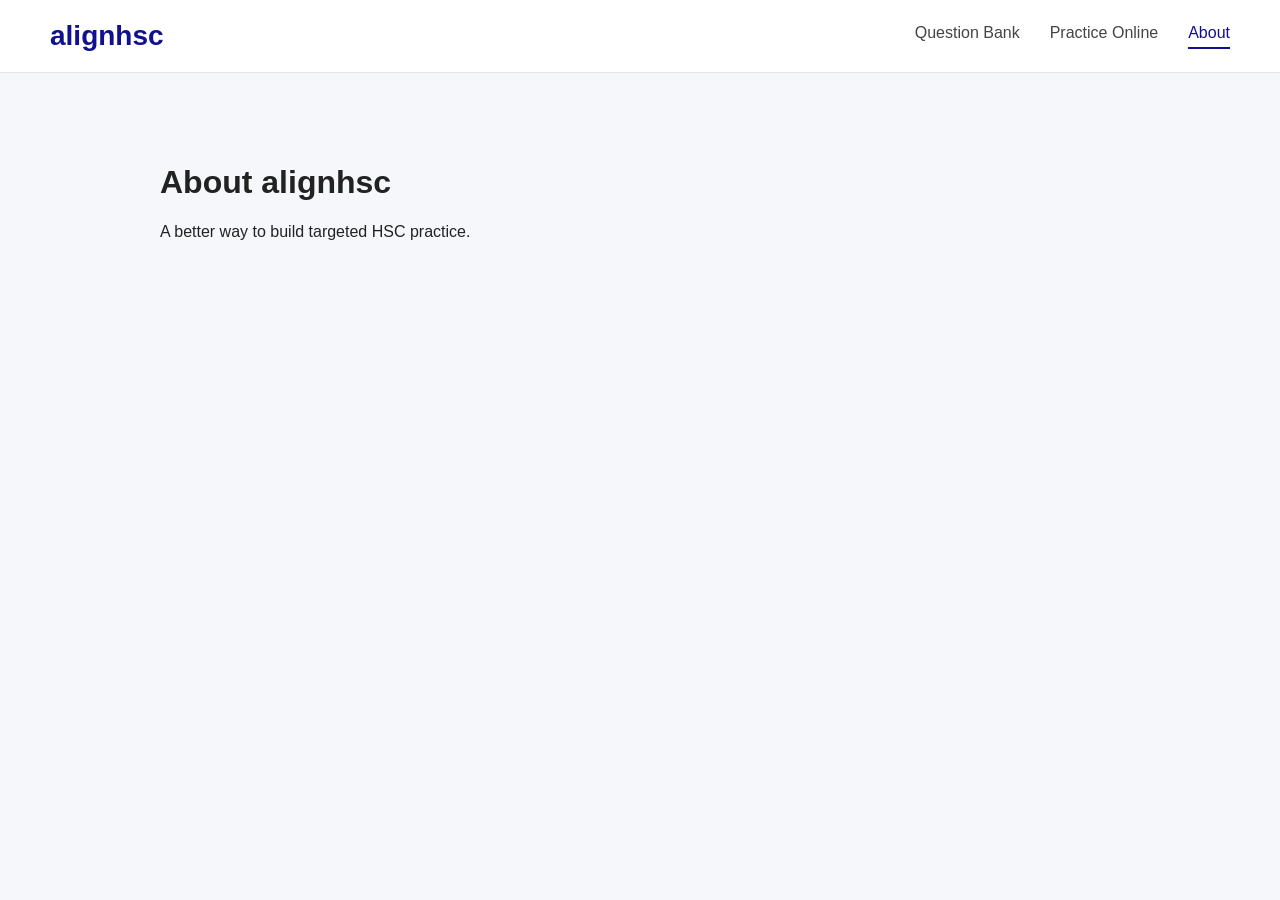
==== about.html @ d6fdb447 "finalised v1 of the printable pdf section" ====
<!DOCTYPE html>
<html lang="en">
<head>
    <meta charset="UTF-8">
    <meta name="viewport" content="width=device-width, initial-scale=1.0">
    <title>About | alignhsc</title>
    <link rel="stylesheet" href="style.css">

</head>

<body>
    <header class="site-header">
        <a href="index.html" class="brand">alignhsc</a>
        <nav class="main-nav">
            <a href="index.html" class="nav-link">Question Bank</a>
            <a href="online-practice.html" class="nav-link">Practice Online</a>
            <a href="about.html" class="nav-link active">About</a>
        </nav>
    </header>
    
    <main class="page-main">
        <h1>About alignhsc</h1>
        <p>A better way to build targeted HSC practice.</p>
    </main>

</body>
</html>
---- style.css ----
* {
    box-sizing: border-box;
}

body {
    margin: 0;
    font-family: Arial, sans-serif;
    background: #f6f7fb;
    color: #222;
}


/* Site header */

.site-header {
    display: flex;
    justify-content: space-between;
    align-items: center;
    width: 100%;
    padding: 20px 50px;
    background: white;
    border-bottom: 1px solid #e5e5e5;
}

.brand {
    color: #11118f;
    font-size: 28px;
    font-weight: 700;
    text-decoration: none;
}

.main-nav {
    display: flex;
    gap: 30px;
}

.nav-link {
    color: #444;
    font-size: 16px;
    padding-bottom: 5px;
    text-decoration: none;
}

.nav-link:hover {
    color: #11118f;
}

.nav-link.active {
    color: #11118f;
    border-bottom: 2px solid #11118f;
}


/* Subject selection */

.home-main, .page-main {
    width: 90%;
    max-width: 1000px;
    margin: 0 auto;
    padding: 70px 20px;
}

.subject-selection h1 {
    text-align: center;
    margin-bottom: 35px;
}

.subject-grid {
    display: flex;
    justify-content: center;
}

.subject-card {
    display: flex;
    flex-direction: column;
    align-items: center;
    justify-content: center;
    width: 420px;
    min-height: 140px;
    padding: 30px;
    border: 3px solid #222;
    border-radius: 16px;
    text-align: center;
    text-decoration: none;
    transition: transform 0.2s ease, box-shadow 0.2s ease;
}

.subject-card:hover {
    transform: translateY(-4px);
    box-shadow: 0 8px 20px rgba(0, 0, 0, 0.12);
}

.maths-advanced-card {
    background: #fde8e8;
    color: #12128f;
}

.subject-name {
    font-size: 28px;
    font-weight: bold;
}

.subject-level {
    margin-top: 10px;
    font-size: 16px;
    opacity: 0.7;
}


/* Question bank layout */

.question-bank-main {
    width: 92%;
    max-width: 1200px;
    margin: 0 auto;
    padding: 40px 24px;
}

.course-heading {
    margin-bottom: 35px;
}

.course-heading h1 {
    margin-bottom: 5px;
}

.course-subtitle {
    color: #666;
}

.back-link {
    color: #555;
    font-size: 14px;
    text-decoration: none;
}

.paper-builder {
    display: flex;
    align-items: flex-start;
    gap: 30px;
}

.generator, .advanced-filters {
    background: white;
    padding: 30px;
    border-radius: 15px;
    box-shadow: 0 4px 20px rgba(0, 0, 0, 0.08);
}

.main-filters {
    flex: 1;
    min-width: 0;
}

.advanced-filters {
    width: 370px;
    flex-shrink: 0;
    border: 1px solid #ddd;
}


/* General filters */

.filter-group {
    margin-bottom: 28px;
}

.filter-group > label {
    display: block;
    margin-bottom: 8px;
    font-weight: bold;
}

.filter-help {
    color: #666;
    font-size: 13px;
    margin: 5px 0 12px;
}

.filter-error {
    color: #b42318;
    font-size: 14px;
    margin-top: 8px;
}

select, input[type="number"], input[type="text"] {
    width: 100%;
    padding: 12px;
    background: white;
    border: 1px solid #ccc;
    border-radius: 8px;
    font-size: 15px;
}

input:disabled {
    background: #eee;
    color: #999;
}

.checkboxes {
    display: flex;
    gap: 20px;
    flex-wrap: wrap;
}

.checkboxes label {
    font-weight: normal;
}


/* Paper size */

.paper-size-options {
    display: grid;
    grid-template-columns: 1fr 150px;
    align-items: center;
    gap: 12px 20px;
}

.paper-size-choice {
    display: flex !important;
    align-items: center;
    gap: 8px;
    margin: 0 !important;
    font-weight: normal !important;
}


/* Buttons */

button {
    padding: 12px 20px;
    border: none;
    border-radius: 8px;
    cursor: pointer;
    font-size: 15px;
}

.primary-button, .secondary-button {
    display: block;
    width: 100%;
    margin-top: 12px;
}

.primary-button {
    color: white;
    background: #11118f;
}

.secondary-button {
    background: #eee;
    color: #222;
}


/* Topic and dotpoint tree */

.topic-block {
    padding: 9px 0;
    border-bottom: 1px solid #eee;
}

.topic-row, .topic-row label, .focus-area-row, .dotpoint-row {
    display: flex;
    align-items: center;
    gap: 9px;
}

.topic-row {
    font-weight: 600;
}

.topic-row label, .focus-area-row, .dotpoint-row {
    cursor: pointer;
}

.expand-topic {
    width: 28px;
    height: 28px;
    padding: 0;
    background: #eee;
    border-radius: 5px;
    flex-shrink: 0;
}

.topic-row input, .focus-area-row input, .dotpoint-row input {
    width: auto;
    flex-shrink: 0;
}

.topic-contents {
    margin-left: 38px;
    padding-top: 10px;
}

.focus-area-block {
    margin-bottom: 14px;
}

.focus-area-row {
    font-weight: 500;
}

.dotpoint-container {
    margin: 6px 0 0 27px;
}

.dotpoint-row {
    margin: 7px 0;
    font-weight: normal;
}


/* Advanced filters */

.advanced-header {
    display: flex;
    align-items: center;
    justify-content: space-between;
    margin-bottom: 22px;
}

.advanced-header h2 {
    margin: 0;
}

#closeAdvancedFilters {
    padding: 0;
    background: none;
    font-size: 28px;
    line-height: 1;
}

.year-range {
    display: flex;
    align-items: center;
    gap: 10px;
}

.year-range input {
    flex: 1;
    min-width: 0;
}


/* School search */

.school-filter {
    position: relative;
}

.school-dropdown {
    position: absolute;
    z-index: 20;
    left: 0;
    right: 0;
    max-height: 250px;
    overflow-y: auto;
    margin-top: 4px;
    background: white;
    border: 1px solid #ccc;
    border-radius: 8px;
    box-shadow: 0 8px 20px rgba(0, 0, 0, 0.1);
}

.school-option {
    display: block;
    width: 100%;
    padding: 10px 12px;
    text-align: left;
    background: white;
    border-radius: 0;
}

.school-option:hover, .school-option:focus-visible {
    background: #f2f2f8;
}

.school-no-results {
    padding: 12px;
    color: #777;
    font-size: 14px;
}

.selected-schools {
    display: flex;
    flex-wrap: wrap;
    gap: 7px;
    margin-top: 10px;
}

.school-tag {
    display: flex;
    align-items: center;
    gap: 6px;
    padding: 6px 9px;
    background: #eeeeff;
    border-radius: 20px;
    font-size: 13px;
}

.school-tag button {
    padding: 0;
    background: none;
    font-size: 17px;
    line-height: 1;
}


/* Generated paper */

.paper-buttons {
    display: flex;
    justify-content: flex-end;
    gap: 10px;
    margin: 35px 0 20px;
}

#paper {
    padding: 50px;
    margin-bottom: 60px;
    background: white;
    box-shadow: 0 4px 20px rgba(0, 0, 0, 0.08);
}

.paper-heading {
    text-align: center;
    padding-bottom: 30px;
    border-bottom: 2px solid black;
}

.question {
    margin-top: 40px;
}

.question-header {
    display: flex;
    justify-content: space-between;
    align-items: center;
    break-after: avoid;
}

.working-space {
    height: 130px;
    border-bottom: 1px dotted #aaa;
}

.question-image, .solution-image {
    display: block;
    width: 100%;
    max-width: 750px;
    height: auto;
    margin-top: 15px;
}

.solutions {
    margin-top: 80px;
    break-before: page;
    page-break-before: always;
}

.solution {
    margin-top: 35px;
}

.hidden {
    display: none !important;
}


/* Smaller screens */

@media (max-width: 850px) {
    .site-header {
        flex-direction: column;
        gap: 15px;
        padding: 18px 20px;
    }

    .main-nav {
        gap: 18px;
    }

    .paper-builder {
        flex-direction: column;
    }

    .advanced-filters {
        width: 100%;
    }

    .paper-size-options {
        grid-template-columns: 1fr;
    }
}


/* Print only question paper and solutions */

@media print {
    @page {
        margin: 15mm;
    }

    body {
        background: white;
    }

    .site-header, .course-heading, .paper-builder, .paper-buttons {
        display: none !important;
    }

    .question-bank-main, #paperSection, #paper {
        width: 100%;
        max-width: none;
        margin: 0;
        padding: 0;
        box-shadow: none;
    }

    .question-header {
        break-after: avoid;
    }

    .question-image, .solution-image {
        break-inside: avoid;
        max-width: 100%;
    }

    .solutions {
        margin-top: 0;
        break-before: page;
        page-break-before: always;
    }
}

/* Cross-topic notes */
/* Compact notice that fits its content */
.cross-topic-note {
    display: table;
    width: fit-content;
    max-width: 100%;
    box-sizing: border-box;

    margin: 6px 0 12px;
    padding: 5px 9px;

    background-color: #eef5fc;
    border: 1px solid #d6e6f5;
    border-left: 3px solid #77b2ed;
    border-radius: 5px;

    color: #2887ed;
    font-size: 0.78rem;
    line-height: 1.35;
}


/* Print settings */
/* Hides cross-topic notices from printed papers and PDFs */
@media print {
    .cross-topic-note {
        display: none !important;
    }
}
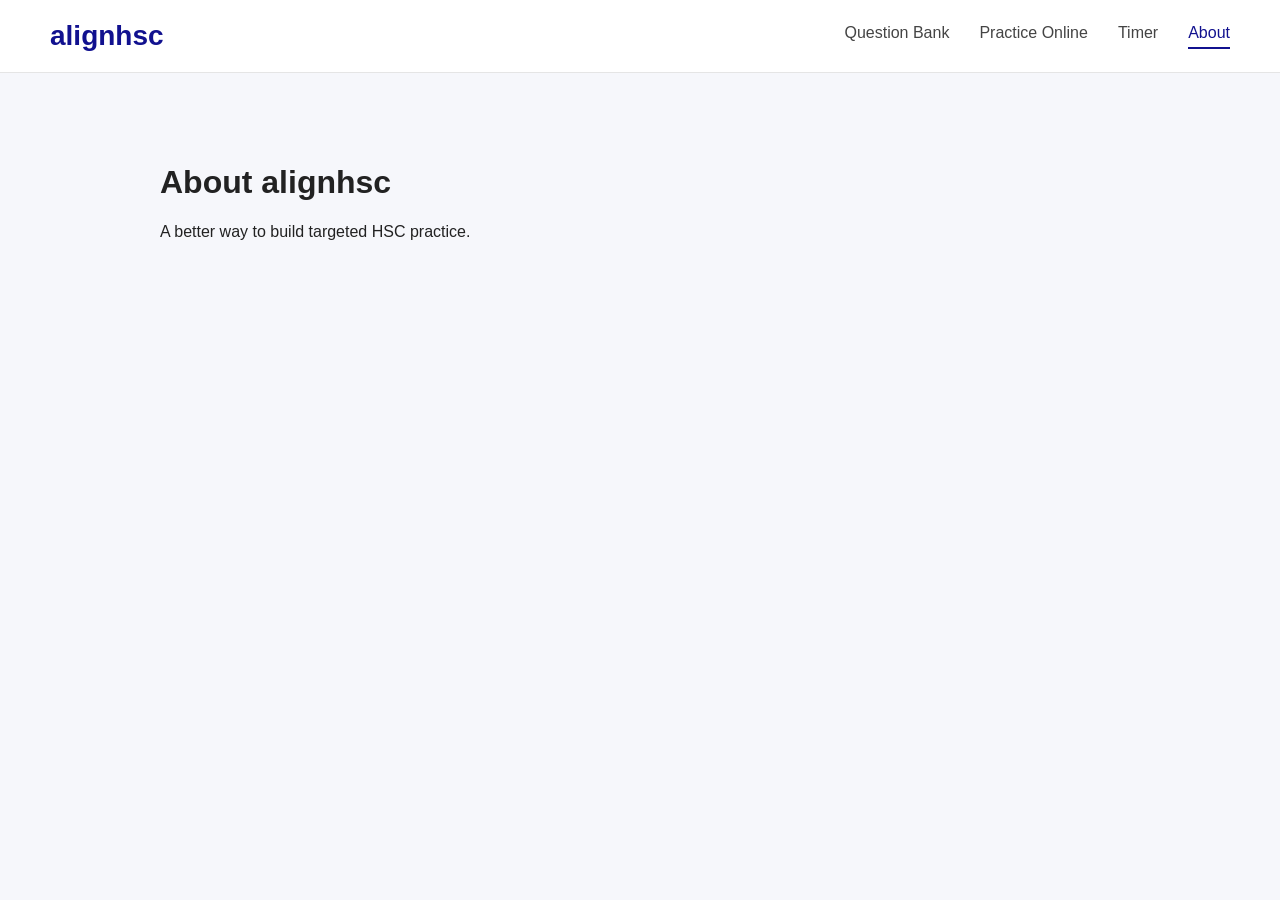
==== commit 60073c72: "Added timer features + fixed formatting of questions" ====
--- a/about.html
+++ b/about.html
@@ -14,6 +14,7 @@
         <nav class="main-nav">
             <a href="index.html" class="nav-link">Question Bank</a>
             <a href="online-practice.html" class="nav-link">Practice Online</a>
+            <a href="timer.html" class="nav-link">Timer</a>
             <a href="about.html" class="nav-link active">About</a>
         </nav>
     </header>
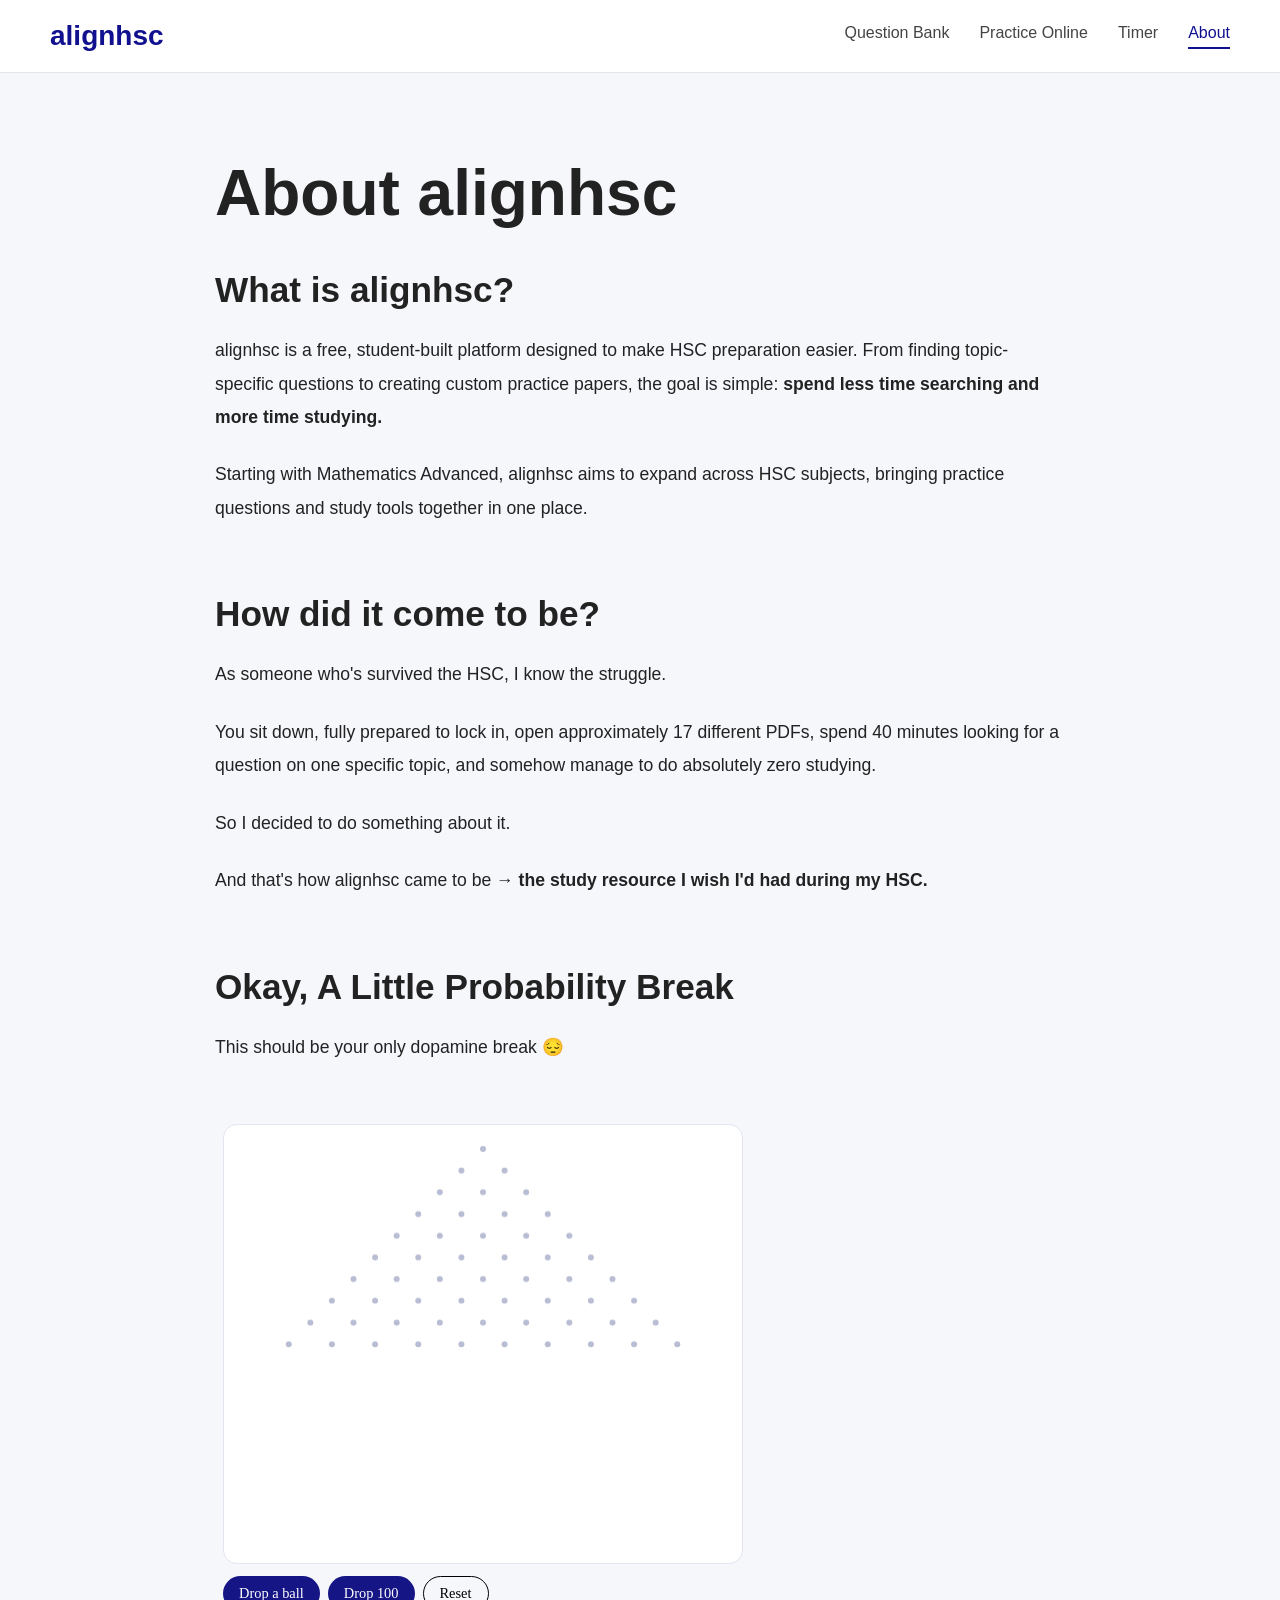
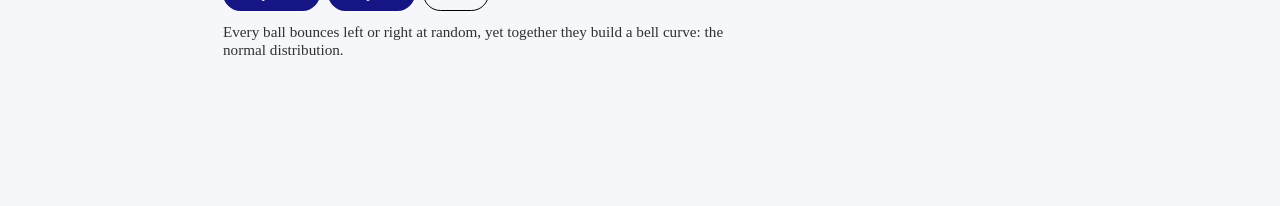
==== commit c04f2aff: "updated about page" ====
--- a/about.html
+++ b/about.html
@@ -7,7 +7,7 @@
     <link rel="stylesheet" href="style.css">
 
 </head>
-
+<script src="script.js" defer></script>
 <body>
     <header class="site-header">
         <a href="index.html" class="brand">alignhsc</a>
@@ -19,10 +19,76 @@
         </nav>
     </header>
     
-    <main class="page-main">
-        <h1>About alignhsc</h1>
-        <p>A better way to build targeted HSC practice.</p>
-    </main>
+    
+<main class="about-page">
+
+  <section class="about-section">
+    <div class="about-container">
+      <h1 class="reveal">About alignhsc</h1>
+
+      <h2 class="reveal">What is alignhsc?</h2>
+
+      <p class="reveal">
+        alignhsc is a free, student-built platform designed to make
+        HSC preparation easier. From finding topic-specific questions
+        to creating custom practice papers, the goal is simple:
+        <strong>spend less time searching and more time studying.</strong>
+      </p>
+
+      <p class="reveal">
+        Starting with Mathematics Advanced, alignhsc aims to expand
+        across HSC subjects, bringing practice questions and study
+        tools together in one place.
+      </p>
+    </div>
+  </section>
+
+  <section class="about-section about-story">
+    <div class="about-container">
+      <h2 class="reveal">How did it come to be?</h2>
+
+      <p class="reveal">
+        As someone who's survived the HSC, I know the struggle.
+      </p>
+
+      <p class="reveal">
+        You sit down, fully prepared to lock in, open approximately
+        17 different PDFs, spend 40 minutes looking for a question
+        on one specific topic, and somehow manage to do
+        absolutely zero studying.
+      </p>
+
+      <p class="reveal">
+        So I decided to do something about it.
+      </p>
+
+      <p class="reveal">
+        And that's how alignhsc came to be →
+        <strong>the study resource I wish I'd had during my HSC.</strong>
+      </p>
+    </div>
+  </section>
+
+  <section class="about-section galton-section">
+    <div class="about-container">
+      <h2 class="reveal">Okay, A Little Probability Break</h2>
+
+      <p class="reveal">
+        This should be your only dopamine break 😔
+      </p>
+
+      <div class="galton-frame reveal">
+        <iframe
+          src="galton_board.html"
+          title="Interactive Galton Board"
+          loading="lazy">
+        </iframe>
+      </div>
+    </div>
+  </section>
+
+</main>
+
 
 </body>
 </html>
--- a/style.css
+++ b/style.css
@@ -564,3 +564,131 @@
         display: none !important;
     }
 }
+
+
+/* About Page */
+/* Main layout and spacing */
+
+.about-page {
+  width: 100%;
+}
+
+.about-section {
+  padding: 90px 24px;
+}
+
+.about-container {
+  max-width: 850px;
+  margin: 0 auto;
+}
+
+.about-container h1 {
+  font-size: clamp(2.5rem, 5vw, 4rem);
+  margin-bottom: 40px;
+}
+
+.about-container h2 {
+  font-size: clamp(1.6rem, 3vw, 2.2rem);
+  margin-bottom: 24px;
+}
+
+.about-container p {
+  font-size: 1.1rem;
+  line-height: 1.9;
+  margin-bottom: 24px;
+}
+
+.about-story {
+  background: var(--surface-secondary, transparent);
+}
+
+/* Galton Board */
+/* Responsive embedded simulation */
+
+.galton-frame {
+  width: 100%;
+  height: 680px;
+  margin-top: 32px;
+  border-radius: 16px;
+  overflow: hidden;
+}
+
+.galton-frame iframe {
+  display: block;
+  width: 100%;
+  height: 100%;
+  border: none;
+}
+
+/* Scroll Reveal */
+/* Paragraphs fade and slide into view */
+
+/* Scroll Reveal Animation */
+
+.reveal {
+  opacity: 0;
+  transform: translateY(30px);
+  transition:
+    opacity 0.8s ease-out,
+    transform 0.8s ease-out;
+}
+
+.reveal.visible {
+  opacity: 1;
+  transform: translateY(0);
+}
+
+@media (prefers-reduced-motion: reduce) {
+  .reveal {
+    opacity: 1;
+    transform: none;
+    transition: none;
+  }
+}
+
+@media (max-width: 600px) {
+  .about-section {
+    padding: 35px 24px;
+  }
+
+  .galton-frame {
+    height: 550px;
+  }
+
+  .about-section + .about-section {
+    padding-top: 10px;
+  }
+}
+
+/* About page spacing fixes */
+
+.about-page .about-section {
+  padding-top: 30px;
+  padding-bottom: 30px;
+  min-height: auto;
+  height: auto;
+}
+
+.about-page .about-section + .about-section {
+  margin-top: 0;
+  padding-top: 10px;
+}
+
+.about-page .about-container {
+  margin-top: 0;
+  margin-bottom: 0;
+}
+
+.about-page .about-container p:last-child {
+  margin-bottom: 0;
+}
+
+/* Coming Soon Message */
+
+.coming-soon {
+  margin-top: 24px;
+  text-align: center;
+  font-size: 0.9rem;
+  color: var(--text-secondary, #777);
+  opacity: 0.8;
+}
